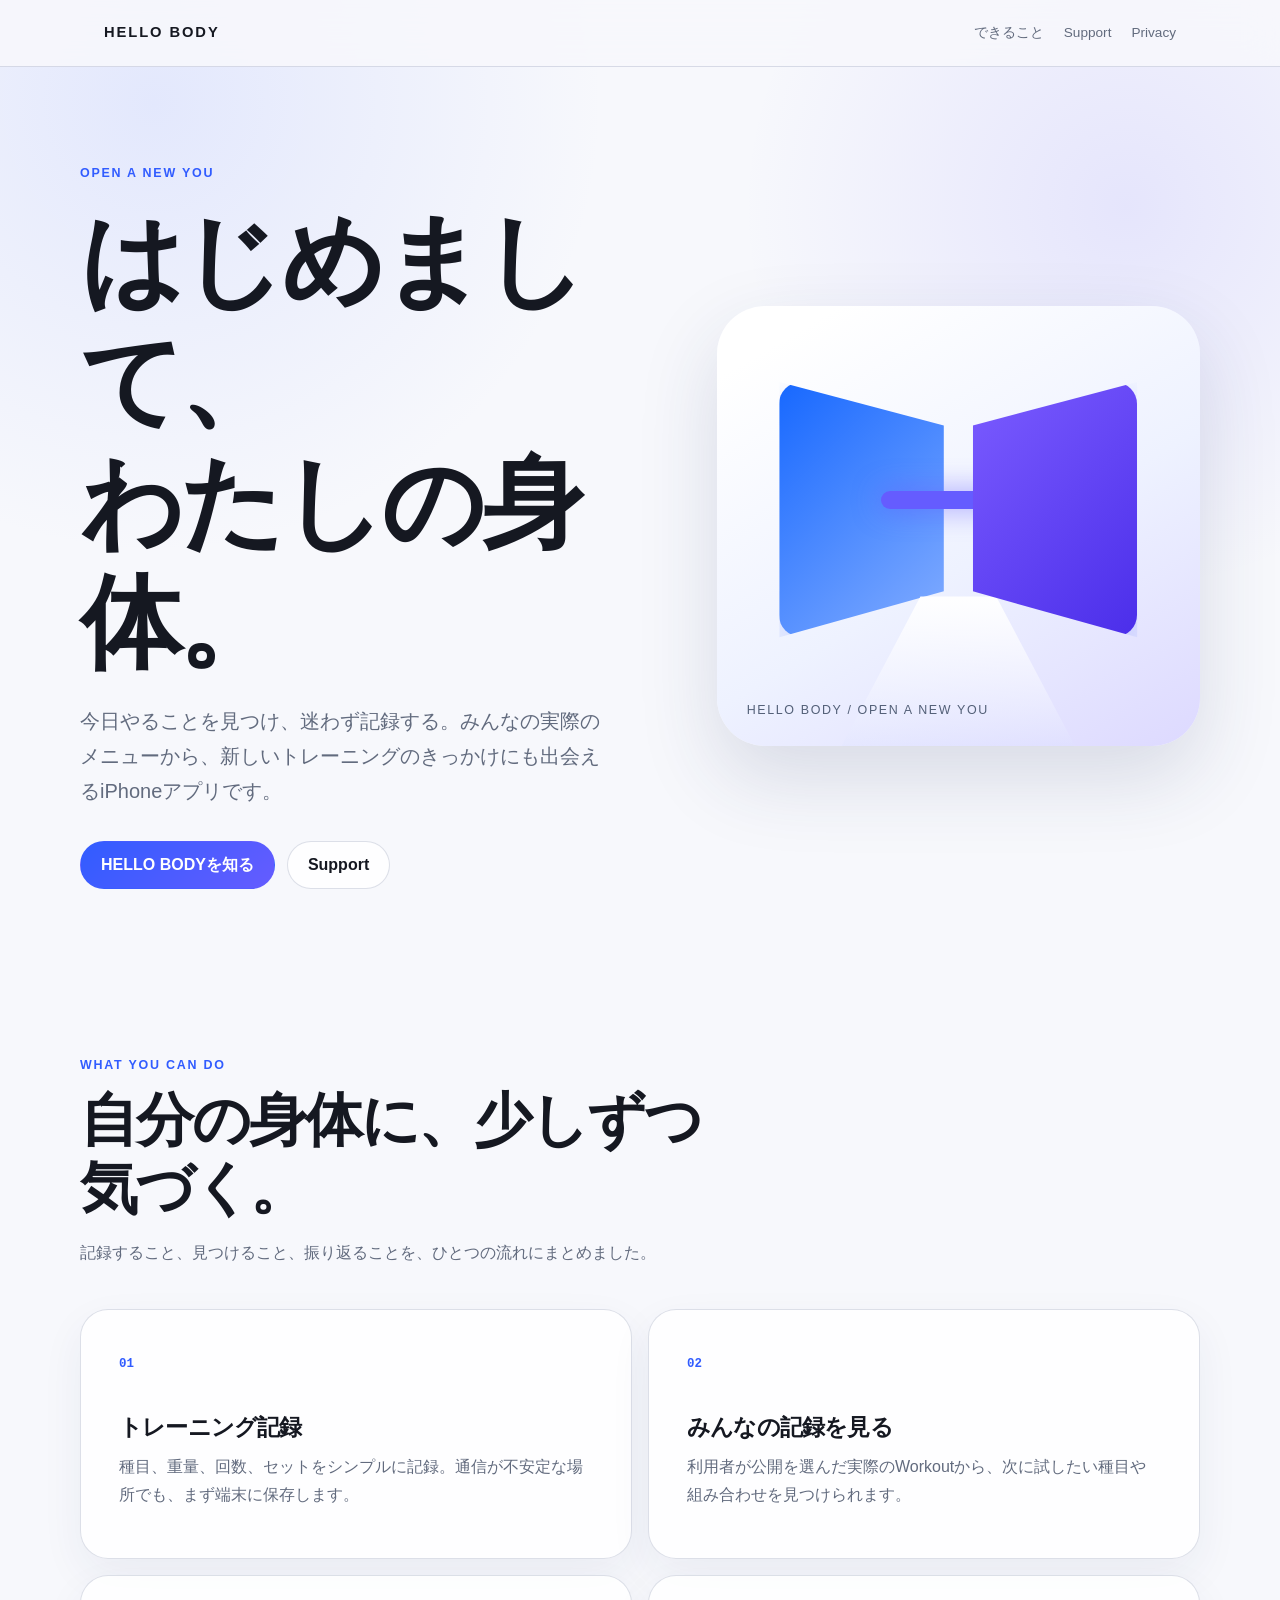
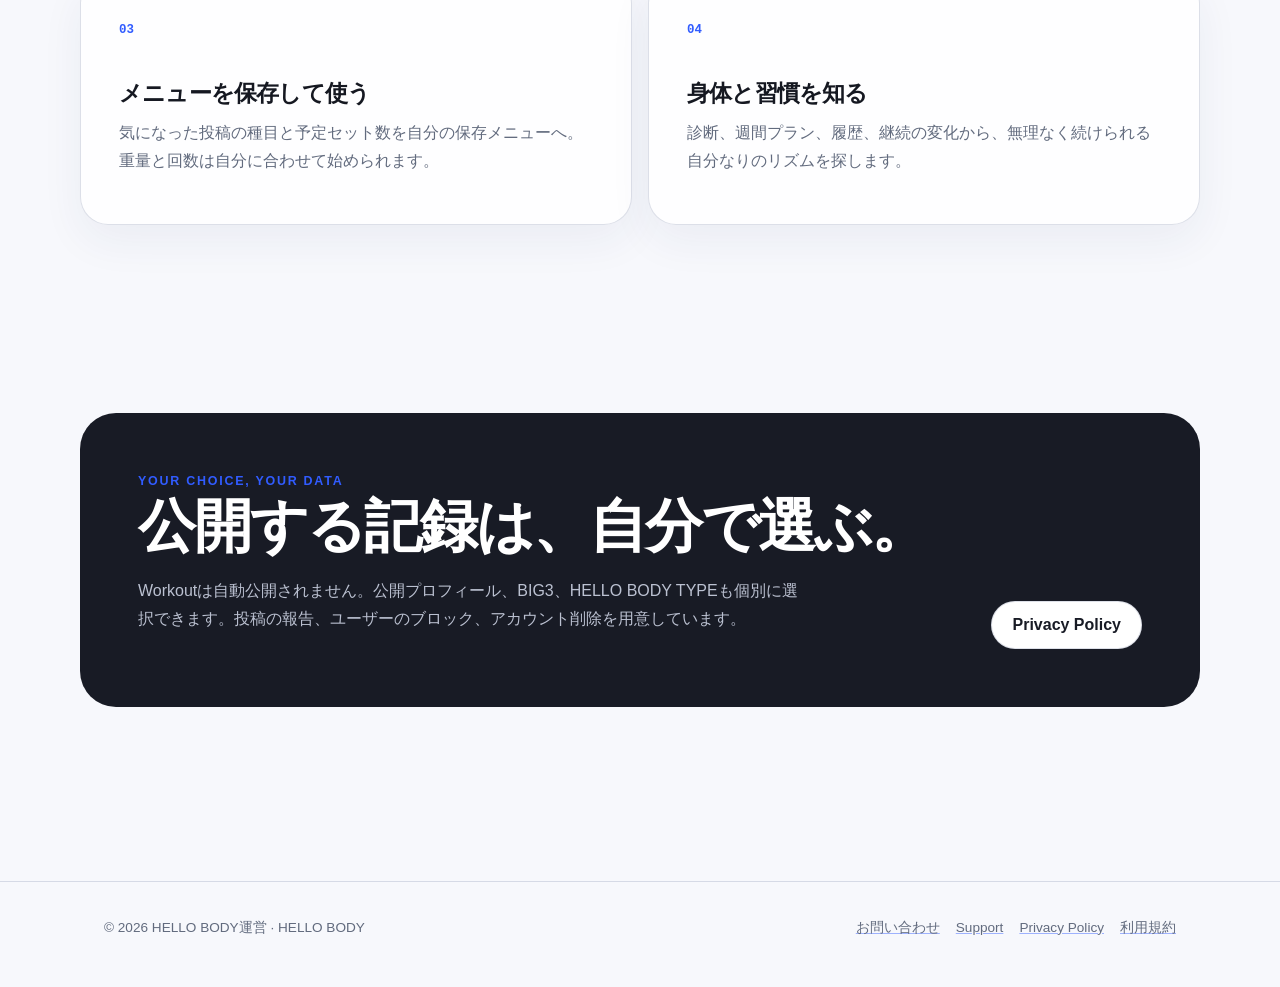
==== index.html @ 11a2fb04 "docs: add HELLO BODY public web pages" ====
<!doctype html>
<html lang="ja">
<head>
  <meta charset="utf-8">
  <meta name="viewport" content="width=device-width, initial-scale=1">
  <meta name="description" content="HELLO BODYは、トレーニングを記録し、みんなの実際のメニューから次の一歩を見つけるiPhoneアプリです。">
  <meta name="robots" content="noindex,nofollow">
  <title>HELLO BODY | はじめまして、わたしの身体。</title>
  <link rel="stylesheet" href="assets/site.css">
</head>
<body>
  <header class="site-header">
    <nav class="nav" aria-label="メインナビゲーション">
      <a class="brand" href="/">HELLO BODY</a>
      <div class="nav-links">
        <a href="#features">できること</a>
        <a href="/support/">Support</a>
        <a href="/privacy/">Privacy</a>
      </div>
    </nav>
  </header>

  <main class="page">
    <section class="hero">
      <div>
        <div class="eyebrow">OPEN A NEW YOU</div>
        <h1>はじめまして、<br>わたしの身体。</h1>
        <p class="hero-copy">今日やることを見つけ、迷わず記録する。みんなの実際のメニューから、新しいトレーニングのきっかけにも出会えるiPhoneアプリです。</p>
        <div class="hero-links">
          <a class="button primary" href="#features">HELLO BODYを知る</a>
          <a class="button" href="/support/">Support</a>
        </div>
      </div>
      <div class="door-stage" role="img" aria-label="新しい自分へひらく扉を表したHELLO BODYのモチーフ">
        <span class="door-light"></span>
        <span class="door-floor"></span>
        <span class="door-caption">HELLO BODY / OPEN A NEW YOU</span>
      </div>
    </section>

    <section class="section" id="features">
      <div class="section-heading">
        <div class="eyebrow">WHAT YOU CAN DO</div>
        <h2>自分の身体に、少しずつ気づく。</h2>
        <p>記録すること、見つけること、振り返ることを、ひとつの流れにまとめました。</p>
      </div>
      <div class="feature-grid">
        <article class="feature"><span class="feature-number">01</span><h3>トレーニング記録</h3><p>種目、重量、回数、セットをシンプルに記録。通信が不安定な場所でも、まず端末に保存します。</p></article>
        <article class="feature"><span class="feature-number">02</span><h3>みんなの記録を見る</h3><p>利用者が公開を選んだ実際のWorkoutから、次に試したい種目や組み合わせを見つけられます。</p></article>
        <article class="feature"><span class="feature-number">03</span><h3>メニューを保存して使う</h3><p>気になった投稿の種目と予定セット数を自分の保存メニューへ。重量と回数は自分に合わせて始められます。</p></article>
        <article class="feature"><span class="feature-number">04</span><h3>身体と習慣を知る</h3><p>診断、週間プラン、履歴、継続の変化から、無理なく続けられる自分なりのリズムを探します。</p></article>
      </div>
    </section>

    <section class="section">
      <div class="privacy-card">
        <div>
          <div class="eyebrow">YOUR CHOICE, YOUR DATA</div>
          <h2>公開する記録は、自分で選ぶ。</h2>
          <p>Workoutは自動公開されません。公開プロフィール、BIG3、HELLO BODY TYPEも個別に選択できます。投稿の報告、ユーザーのブロック、アカウント削除を用意しています。</p>
        </div>
        <a class="button" href="/privacy/">Privacy Policy</a>
      </div>
    </section>
  </main>

  <footer class="site-footer">
    <div class="footer-row">
      <span>© 2026 HELLO BODY運営 · HELLO BODY</span>
      <div class="footer-links"><a href="mailto:hellobody.support@gmail.com">お問い合わせ</a><a href="/support/">Support</a><a href="/privacy/">Privacy Policy</a><a href="/terms/">利用規約</a></div>
    </div>
  </footer>
</body>
</html>
---- assets/site.css ----
:root {
  color-scheme: light;
  --paper: #f7f8fc;
  --surface: rgba(255, 255, 255, 0.84);
  --ink: #151821;
  --muted: #626b7e;
  --line: rgba(47, 67, 115, 0.16);
  --blue: #315cff;
  --violet: #655cff;
  --soft-blue: #eaf0ff;
  --radius: 28px;
  font-family: Inter, ui-sans-serif, -apple-system, BlinkMacSystemFont,
    "Hiragino Sans", "Yu Gothic", sans-serif;
}

* { box-sizing: border-box; }
html { scroll-behavior: smooth; }
body {
  margin: 0;
  background:
    radial-gradient(circle at 12% 4%, rgba(167, 184, 255, .25), transparent 28rem),
    radial-gradient(circle at 88% 8%, rgba(101, 92, 255, .12), transparent 24rem),
    var(--paper);
  color: var(--ink);
  line-height: 1.75;
}
a { color: inherit; text-decoration-color: rgba(49, 92, 255, .45); }
a:hover { text-decoration-color: var(--blue); }
img { max-width: 100%; }

.site-header {
  position: sticky;
  top: 0;
  z-index: 10;
  border-bottom: 1px solid var(--line);
  background: rgba(247, 248, 252, .88);
  backdrop-filter: blur(16px);
}
.nav {
  max-width: 1120px;
  min-height: 66px;
  margin: auto;
  padding: 0 24px;
  display: flex;
  align-items: center;
  justify-content: space-between;
  gap: 24px;
}
.brand {
  font-size: .92rem;
  font-weight: 760;
  letter-spacing: .13em;
  text-decoration: none;
}
.nav-links { display: flex; align-items: center; gap: 20px; }
.nav-links a { color: var(--muted); font-size: .85rem; text-decoration: none; }

.page, .legal { width: min(1120px, calc(100% - 40px)); margin: auto; }
.hero {
  min-height: 670px;
  padding: 96px 0 72px;
  display: grid;
  grid-template-columns: minmax(0, 1.05fr) minmax(320px, .95fr);
  align-items: center;
  gap: clamp(44px, 8vw, 110px);
}
.eyebrow { color: var(--blue); font-weight: 730; letter-spacing: .14em; font-size: .78rem; }
h1, h2, h3 { line-height: 1.18; letter-spacing: -.035em; }
h1 { margin: 16px 0 20px; font-size: clamp(3rem, 8vw, 6.8rem); }
.hero-copy { max-width: 34rem; color: var(--muted); font-size: clamp(1.05rem, 2vw, 1.25rem); }
.hero-links { display: flex; flex-wrap: wrap; gap: 12px; margin-top: 32px; }
.button {
  display: inline-flex;
  align-items: center;
  justify-content: center;
  min-height: 48px;
  padding: 0 20px;
  border-radius: 999px;
  border: 1px solid var(--line);
  background: var(--surface);
  text-decoration: none;
  font-weight: 680;
}
.button.primary { color: #fff; border-color: transparent; background: linear-gradient(135deg, var(--blue), var(--violet)); }

.door-stage {
  position: relative;
  min-height: 440px;
  border-radius: 48px;
  overflow: hidden;
  background: linear-gradient(150deg, #fff 10%, #eef2ff 56%, #ddd9ff);
  box-shadow: 0 32px 80px rgba(40, 53, 102, .15);
}
.door-stage::before, .door-stage::after {
  content: "";
  position: absolute;
  top: 76px;
  width: 34%;
  height: 58%;
  filter: drop-shadow(0 20px 24px rgba(49, 92, 255, .2));
}
.door-stage::before {
  left: 13%;
  border-radius: 22px 8px 8px 22px;
  background: linear-gradient(135deg, #1768ff, #83adff);
  clip-path: polygon(0 0, 100% 17%, 100% 82%, 0 100%);
}
.door-stage::after {
  right: 13%;
  border-radius: 8px 22px 22px 8px;
  background: linear-gradient(135deg, #7b5cff, #4b2eea);
  clip-path: polygon(0 17%, 100% 0, 100% 100%, 0 82%);
}
.door-light {
  position: absolute;
  inset: 42% 34% auto;
  height: 18px;
  border-radius: 999px;
  background: var(--violet);
  box-shadow: 0 0 28px rgba(101, 92, 255, .6);
}
.door-floor {
  position: absolute;
  left: 22%; right: 22%; bottom: -8%; height: 42%;
  background: linear-gradient(to bottom, rgba(255,255,255,.96), rgba(124,145,255,.08));
  clip-path: polygon(36% 0, 64% 0, 100% 100%, 0 100%);
}
.door-caption { position: absolute; left: 30px; bottom: 24px; color: #536078; font-size: .78rem; letter-spacing: .13em; }

.section { padding: 94px 0; }
.section-heading { max-width: 650px; margin-bottom: 42px; }
.section h2 { margin: 10px 0 14px; font-size: clamp(2rem, 4.5vw, 3.7rem); }
.section-heading p { color: var(--muted); }
.feature-grid { display: grid; grid-template-columns: repeat(2, minmax(0, 1fr)); gap: 16px; }
.feature {
  min-height: 250px;
  padding: clamp(24px, 4vw, 38px);
  border: 1px solid var(--line);
  border-radius: var(--radius);
  background: var(--surface);
  box-shadow: 0 16px 44px rgba(37, 51, 94, .06);
}
.feature-number { color: var(--blue); font: 700 .78rem/1 ui-monospace, SFMono-Regular, Menlo, monospace; }
.feature h3 { margin: 38px 0 12px; font-size: 1.45rem; }
.feature p { margin: 0; color: var(--muted); }
.privacy-card {
  padding: clamp(28px, 5vw, 58px);
  border-radius: 36px;
  color: #fff;
  background: #181b25;
  display: grid;
  grid-template-columns: 1fr auto;
  align-items: end;
  gap: 28px;
}
.privacy-card h2 { margin: 0 0 14px; }
.privacy-card p { color: #bbc1d1; max-width: 660px; }
.privacy-card .button { background: #fff; color: #181b25; }

.legal { max-width: 780px; padding: 72px 0 100px; }
.legal h1 { font-size: clamp(2.5rem, 8vw, 4.6rem); }
.legal h2 { margin-top: 52px; font-size: 1.35rem; }
.legal h3 { margin-top: 30px; font-size: 1.05rem; }
.legal p, .legal li { color: #343b4b; }
.meta, .note { color: var(--muted) !important; }
.note { border-left: 3px solid var(--blue); padding: 4px 0 4px 18px; }
.legal details { margin: 12px 0; padding: 18px 20px; border: 1px solid var(--line); border-radius: 18px; background: var(--surface); }
.legal summary { cursor: pointer; font-weight: 690; }
.legal table { width: 100%; border-collapse: collapse; }
.legal th, .legal td { padding: 12px; text-align: left; border-bottom: 1px solid var(--line); vertical-align: top; }

.site-footer {
  margin-top: 80px;
  padding: 34px 0 48px;
  border-top: 1px solid var(--line);
  color: var(--muted);
  font-size: .85rem;
}
.footer-row { max-width: 1120px; margin: auto; padding: 0 24px; display: flex; justify-content: space-between; gap: 28px; }
.footer-links { display: flex; flex-wrap: wrap; gap: 16px; }

@media (max-width: 760px) {
  .nav-links a:not(:last-child) { display: none; }
  .hero { min-height: auto; padding-top: 68px; grid-template-columns: 1fr; }
  .door-stage { min-height: 350px; }
  .feature-grid { grid-template-columns: 1fr; }
  .privacy-card { grid-template-columns: 1fr; align-items: start; }
  .footer-row { flex-direction: column; }
}

@media (prefers-reduced-motion: reduce) {
  html { scroll-behavior: auto; }
}
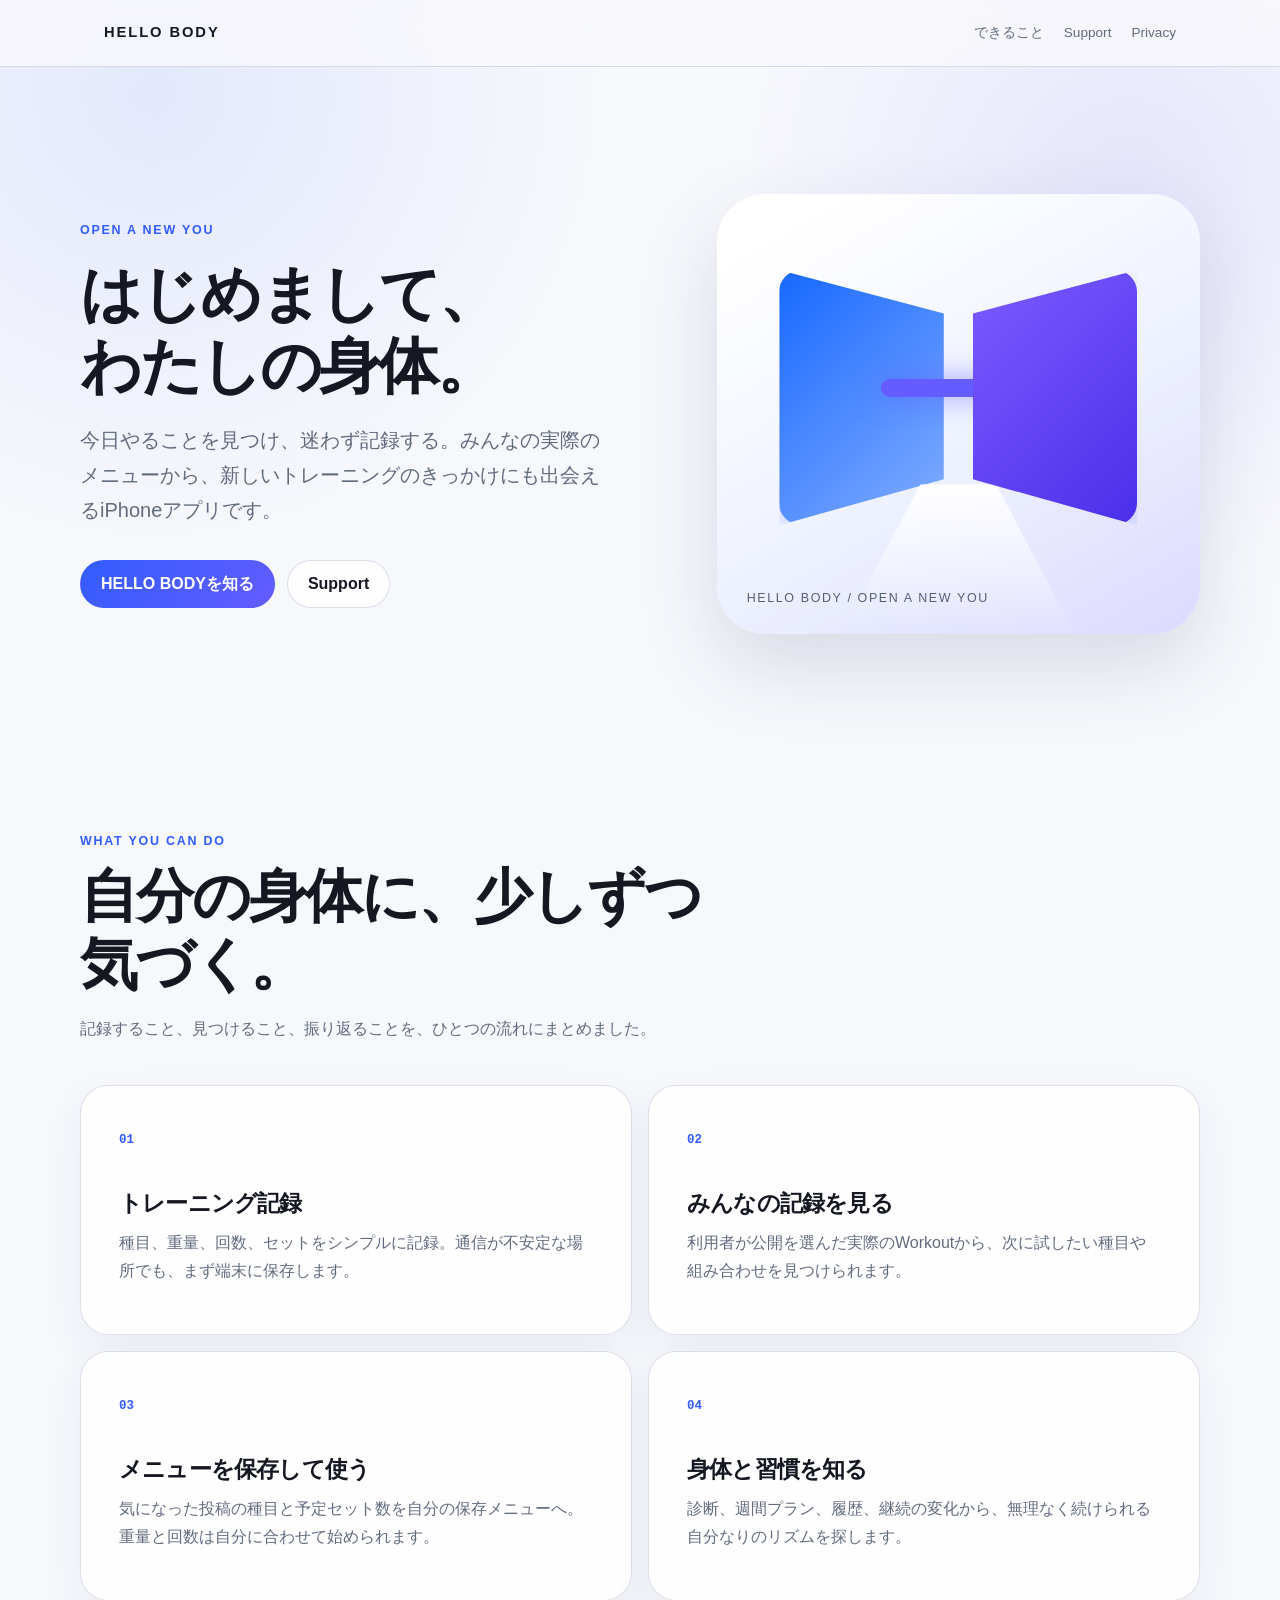
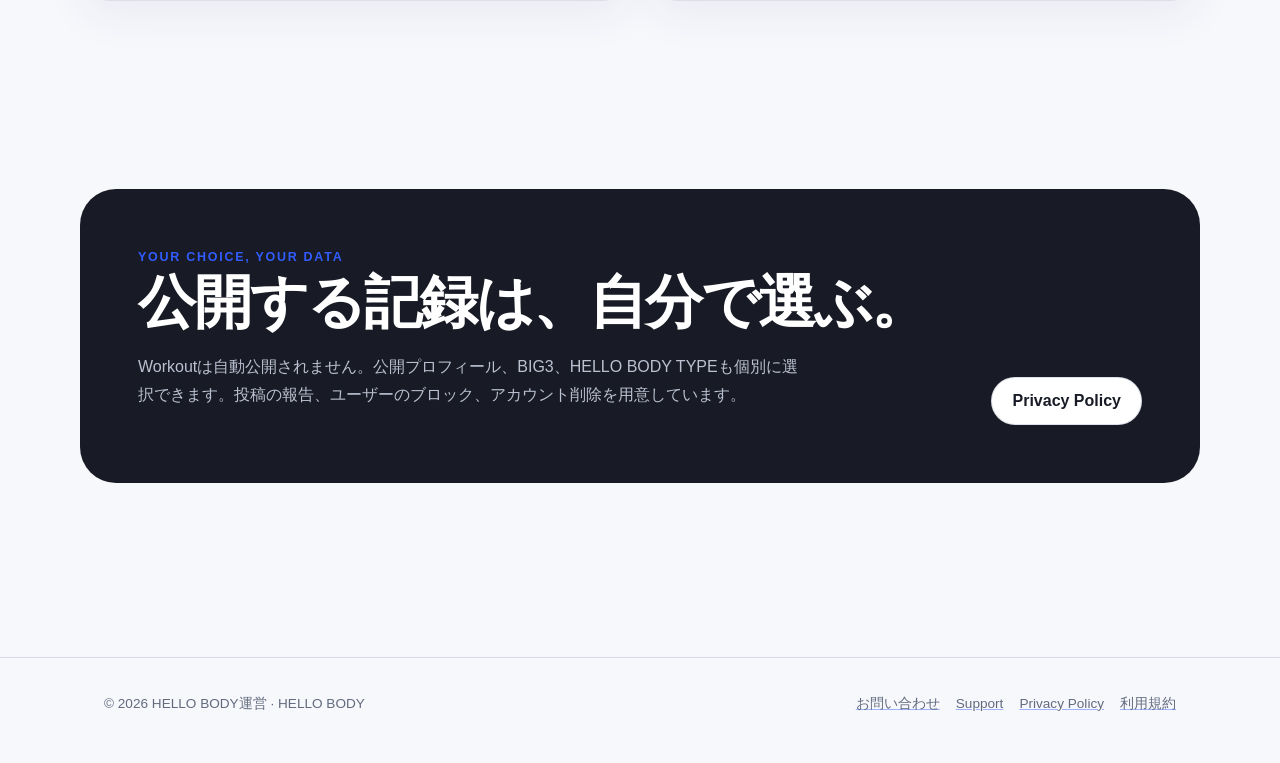
==== commit 0545dbe7: "fix(site): lock hero title to two lines" ====
--- a/index.html
+++ b/index.html
@@ -4,9 +4,8 @@
   <meta charset="utf-8">
   <meta name="viewport" content="width=device-width, initial-scale=1">
   <meta name="description" content="HELLO BODYは、トレーニングを記録し、みんなの実際のメニューから次の一歩を見つけるiPhoneアプリです。">
-  <meta name="robots" content="noindex,nofollow">
   <title>HELLO BODY | はじめまして、わたしの身体。</title>
-  <link rel="stylesheet" href="assets/site.css">
+  <link rel="stylesheet" href="assets/site.css?v=20261016-hero2">
 </head>
 <body>
   <header class="site-header">
@@ -24,7 +23,7 @@
     <section class="hero">
       <div>
         <div class="eyebrow">OPEN A NEW YOU</div>
-        <h1>はじめまして、<br>わたしの身体。</h1>
+        <h1><span class="hero-title-line">はじめまして、</span><span class="hero-title-line">わたしの身体。</span></h1>
         <p class="hero-copy">今日やることを見つけ、迷わず記録する。みんなの実際のメニューから、新しいトレーニングのきっかけにも出会えるiPhoneアプリです。</p>
         <div class="hero-links">
           <a class="button primary" href="#features">HELLO BODYを知る</a>
--- a/assets/site.css
+++ b/assets/site.css
@@ -66,7 +66,15 @@
 }
 .eyebrow { color: var(--blue); font-weight: 730; letter-spacing: .14em; font-size: .78rem; }
 h1, h2, h3 { line-height: 1.18; letter-spacing: -.035em; }
-h1 { margin: 16px 0 20px; font-size: clamp(3rem, 8vw, 6.8rem); }
+h1 {
+  margin: 16px 0 20px;
+  font-size: clamp(2.85rem, 4.8vw, 4.5rem);
+}
+.hero-title-line {
+  display: block;
+  white-space: nowrap;
+  word-break: keep-all;
+}
 .hero-copy { max-width: 34rem; color: var(--muted); font-size: clamp(1.05rem, 2vw, 1.25rem); }
 .hero-links { display: flex; flex-wrap: wrap; gap: 12px; margin-top: 32px; }
 .button {
@@ -182,6 +190,7 @@
 @media (max-width: 760px) {
   .nav-links a:not(:last-child) { display: none; }
   .hero { min-height: auto; padding-top: 68px; grid-template-columns: 1fr; }
+  h1 { font-size: clamp(2.5rem, 12vw, 3.5rem); }
   .door-stage { min-height: 350px; }
   .feature-grid { grid-template-columns: 1fr; }
   .privacy-card { grid-template-columns: 1fr; align-items: start; }
